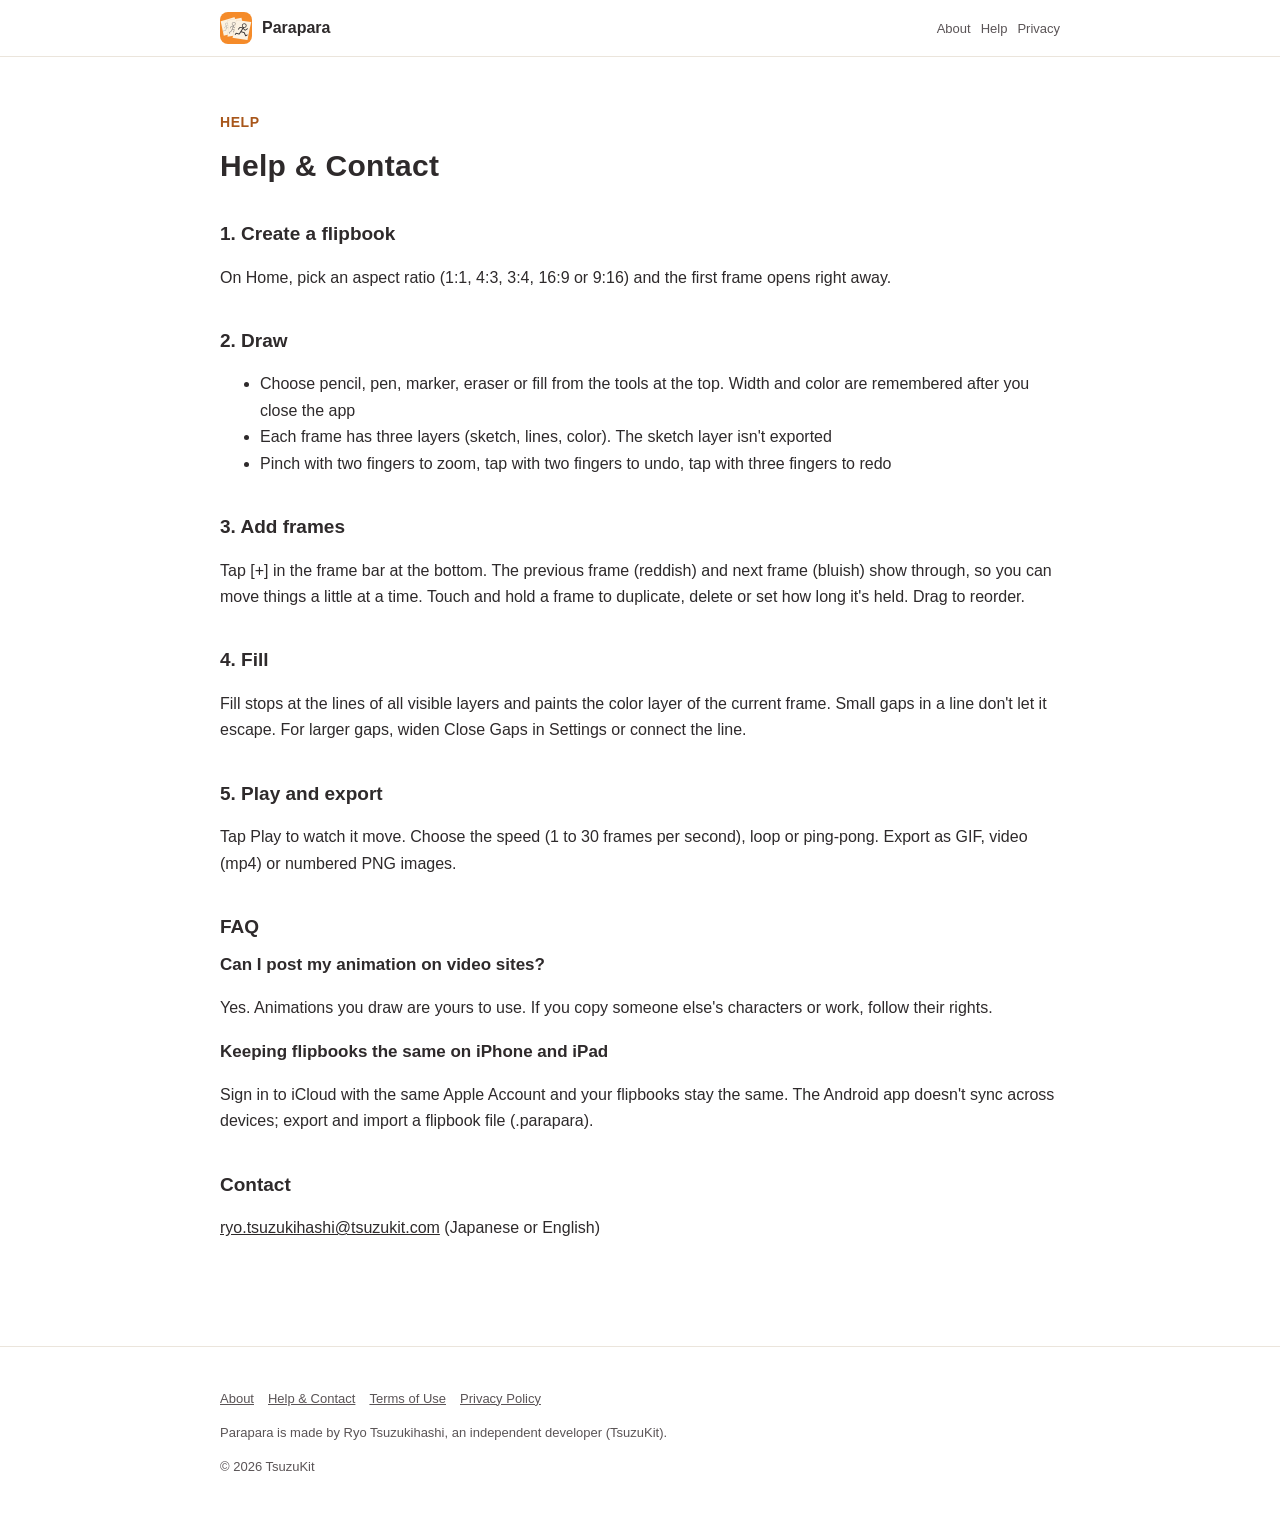
==== support.html @ f7612cad "ぱらぱらちょうのサイト（紹介・使い方・プライバシー・規約の日英）" ====
<!DOCTYPE html>
<html lang="ja" data-title-ja="使い方とお問い合わせ - ぱらぱらちょう" data-title-en="Help &amp; Contact - Parapara">
<head>
<meta charset="UTF-8">
<meta name="viewport" content="width=device-width, initial-scale=1">
<script>(function(){var l=navigator.languages&&navigator.languages.length?navigator.languages:[navigator.language||"ja"],p="en";for(var i=0;i<l.length;i++){var c=String(l[i]).toLowerCase();if(c.indexOf("ja")===0){p="ja";break}if(c.indexOf("en")===0){p="en";break}}var d=document.documentElement;d.lang=p;var t=d.getAttribute("data-title-"+p);if(t){document.title=t}})();</script>
<title>使い方とお問い合わせ - ぱらぱらちょう</title>
<meta name="description" content="ぱらぱらちょうの使い方（描く・コマ・前のコマを透かす・塗りつぶし・再生・書き出し）とよくあるご質問、お問い合わせ。 / How to use Parapara (drawing, frames, onion skin, fill, playback, export), FAQ and contact.">
<meta property="og:title" content="使い方とお問い合わせ - ぱらぱらちょう">
<meta property="og:description" content="ぱらぱらちょうの使い方（描く・コマ・前のコマを透かす・塗りつぶし・再生・書き出し）とよくあるご質問、お問い合わせ。">
<meta property="og:type" content="website">
<meta property="og:url" content="https://parapara.tsuzukit.com/support.html">
<meta property="og:image" content="https://parapara.tsuzukit.com/assets/og.jpg">
<link rel="icon" href="assets/icon.png">
<link rel="apple-touch-icon" href="assets/icon.png">
<link rel="stylesheet" href="style.css">
</head>
<body>
<div data-l="ja" lang="ja">
<header class="site"><div class="wrap">
<a class="brand" href="./"><img src="assets/icon.png" alt="" width="32" height="32">ぱらぱらちょう</a>
<nav class="site"><a href="./">紹介</a><a href="support.html">使い方</a><a href="privacy.html">プライバシー</a></nav>
</div></header>
<main class="wrap">
<article class="doc">
<p class="eyebrow">HELP</p>
<h1>使い方とお問い合わせ</h1>
<h2>1. 作品を作る</h2>
<p>ホームで縦横の比（1:1・4:3・3:4・16:9・9:16）を選ぶと、すぐ1コマ目のキャンバスが開きます。</p>
<h2>2. 描く</h2>
<ul>
<li>上の道具から、えんぴつ・ペン・マーカー・消しゴム・塗りつぶしを選びます。太さと色はアプリを閉じても覚えています</li>
<li>レイヤーは1コマに3枚（下書き・線・塗り）。下書きは書き出しに入りません</li>
<li>2本指でつまむと拡大、2本指で押すと元に戻す、3本指で押すとやり直しです</li>
</ul>
<h2>3. コマを足す</h2>
<p>下のコマの帯の［＋］でコマを足します。前のコマ（赤み）と次のコマ（青み）が薄く透けるので、少しずつ動かして描けます。コマを長押しすると、複製・消す・長さ（何コマ分見せるか）が選べます。ドラッグで並べかえられます。</p>
<h2>4. 塗りつぶし</h2>
<p>塗りつぶしは、見えている全部のレイヤーの線を境に、今のコマの塗りのレイヤーに塗ります。線に小さなすき間があってもはみ出しません。すき間が大きいときは、設定の［すき間を閉じる］の幅を広げるか、線をつないでください。</p>
<h2>5. 再生と書き出し</h2>
<p>［再生］で動きを見ます。速さ（1〜30 コマ／秒）・くり返し・往復を選べます。書き出しは GIF・動画（mp4）・連番の画像（PNG）です。</p>
<h2>よくあるご質問</h2>
<h3>作ったアニメを動画のサイトに載せてもいいですか</h3>
<p>はい。自分で描いたアニメは自由に使えます。他人のキャラクターや作品をまねて描いたものは、その権利の決まりに従ってください。</p>
<h3>iPhone と iPad で作品をそろえたい</h3>
<p>同じ Apple アカウントで iCloud に入っていれば、作品がそろいます。Android 版は端末をまたいだ同期をしないので、作品のファイル（.parapara）で書き出して読みこんでください。</p>
<h2>お問い合わせ</h2>
<p><a href="mailto:ryo.tsuzukihashi@tsuzukit.com">ryo.tsuzukihashi@tsuzukit.com</a>（日本語・英語）</p>
</article>
</main>
<footer class="site"><div class="wrap">
<p><a href="./">紹介</a><a href="support.html">使い方とお問い合わせ</a><a href="terms.html">利用規約</a><a href="privacy.html">プライバシーポリシー</a></p>
<p>ぱらぱらちょうは、個人開発者の續橋涼（TsuzuKit）が作っているアプリです。</p>
<p>© 2026 TsuzuKit</p>
</div></footer>
</div>
<div data-l="en" lang="en">
<header class="site"><div class="wrap">
<a class="brand" href="./"><img src="assets/icon.png" alt="" width="32" height="32">Parapara</a>
<nav class="site"><a href="./">About</a><a href="support.html">Help</a><a href="privacy.html">Privacy</a></nav>
</div></header>
<main class="wrap">
<article class="doc">
<p class="eyebrow">HELP</p>
<h1>Help &amp; Contact</h1>
<h2>1. Create a flipbook</h2>
<p>On Home, pick an aspect ratio (1:1, 4:3, 3:4, 16:9 or 9:16) and the first frame opens right away.</p>
<h2>2. Draw</h2>
<ul>
<li>Choose pencil, pen, marker, eraser or fill from the tools at the top. Width and color are remembered after you close the app</li>
<li>Each frame has three layers (sketch, lines, color). The sketch layer isn't exported</li>
<li>Pinch with two fingers to zoom, tap with two fingers to undo, tap with three fingers to redo</li>
</ul>
<h2>3. Add frames</h2>
<p>Tap [+] in the frame bar at the bottom. The previous frame (reddish) and next frame (bluish) show through, so you can move things a little at a time. Touch and hold a frame to duplicate, delete or set how long it's held. Drag to reorder.</p>
<h2>4. Fill</h2>
<p>Fill stops at the lines of all visible layers and paints the color layer of the current frame. Small gaps in a line don't let it escape. For larger gaps, widen Close Gaps in Settings or connect the line.</p>
<h2>5. Play and export</h2>
<p>Tap Play to watch it move. Choose the speed (1 to 30 frames per second), loop or ping-pong. Export as GIF, video (mp4) or numbered PNG images.</p>
<h2>FAQ</h2>
<h3>Can I post my animation on video sites?</h3>
<p>Yes. Animations you draw are yours to use. If you copy someone else's characters or work, follow their rights.</p>
<h3>Keeping flipbooks the same on iPhone and iPad</h3>
<p>Sign in to iCloud with the same Apple Account and your flipbooks stay the same. The Android app doesn't sync across devices; export and import a flipbook file (.parapara).</p>
<h2>Contact</h2>
<p><a href="mailto:ryo.tsuzukihashi@tsuzukit.com">ryo.tsuzukihashi@tsuzukit.com</a> (Japanese or English)</p>
</article>
</main>
<footer class="site"><div class="wrap">
<p><a href="./">About</a><a href="support.html">Help & Contact</a><a href="terms.html">Terms of Use</a><a href="privacy.html">Privacy Policy</a></p>
<p>Parapara is made by Ryo Tsuzukihashi, an independent developer (TsuzuKit).</p>
<p>© 2026 TsuzuKit</p>
</div></footer>
</div>
</body>
</html>
---- style.css ----
/* ぱらぱらちょう — 白い地・墨の文字・濃いみかん色の差し色（白の上で 4.5:1 以上） */
:root {
  --paper: #ffffff; --card: #fdf9f1; --ink: #2e2a2b; --sub: #5a5456; --line: #ebe5dc;
  --vermilion: #a8561a; --vermilion-soft: #fbeedf; --navy: #2e2a2b; --correct: #3f7d4a;
}
@media (prefers-color-scheme: dark) {
  :root { --paper: #171514; --card: #211e1c; --ink: #f3efe9; --sub: #bdb5ac; --line: #302c28;
    --vermilion: #f6b06e; --vermilion-soft: #2c231b; --navy: #9fd3a8; --correct: #9fd3a8; }
}
* { box-sizing: border-box; }
html { -webkit-text-size-adjust: 100%; }
body { margin: 0; background: var(--paper); color: var(--ink); line-height: 1.8;
  font-family: -apple-system, BlinkMacSystemFont, "Hiragino Sans", "Hiragino Kaku Gothic ProN", "Noto Sans JP", sans-serif; }
a { color: var(--navy); }
.wrap { max-width: 880px; margin: 0 auto; padding: 0 20px; }
header.site { border-bottom: 1px solid var(--line); background: var(--paper); position: sticky; top: 0; z-index: 5; }
header.site .wrap { display: flex; align-items: center; gap: 16px; min-height: 56px; }
.brand { display: flex; align-items: center; gap: 10px; font-weight: 800; text-decoration: none; color: var(--ink); margin-right: auto; }
.brand img { width: 32px; height: 32px; border-radius: 8px; }
nav.site a { font-size: 14px; text-decoration: none; color: var(--sub); margin-left: 14px; white-space: nowrap; }
nav.site a:hover { color: var(--ink); }
.hero { padding: 56px 0 40px; display: grid; gap: 32px; align-items: center; }
@media (min-width: 760px) { .hero { grid-template-columns: 1.1fr 0.9fr; } }
.eyebrow { color: var(--vermilion); font-weight: 700; font-size: 14px; letter-spacing: 0.04em; }
h1 { font-size: clamp(30px, 6vw, 46px); line-height: 1.35; margin: 8px 0 16px; letter-spacing: 0.01em; }
h2 { font-size: 24px; margin: 56px 0 16px; line-height: 1.5; }
h3 { font-size: 17px; margin: 0 0 6px; }
.lead { font-size: 17px; color: var(--sub); }
.cta { display: inline-block; margin-top: 20px; background: var(--vermilion); color: #ffffff; font-weight: 700; text-decoration: none;
  padding: 14px 26px; border-radius: 16px; }
.note { font-size: 13px; color: var(--sub); }
.hero img { width: 100%; max-width: 320px; height: auto; justify-self: center; }
.grid { display: grid; gap: 14px; }
@media (min-width: 700px) { .grid.two { grid-template-columns: 1fr 1fr; } .grid.three { grid-template-columns: repeat(3, 1fr); } }
.card { background: var(--card); border: 1px solid var(--line); border-radius: 18px; padding: 20px; }
.card.em { background: var(--vermilion-soft); border-color: transparent; }
.steps { counter-reset: step; }
.steps .card { position: relative; padding-left: 62px; }
.steps .card::before { counter-increment: step; content: counter(step); position: absolute; left: 18px; top: 18px; width: 32px; height: 32px;
  border-radius: 50%; border: 2.5px solid var(--vermilion); color: var(--vermilion); font-weight: 800; display: grid; place-items: center; }
table { width: 100%; border-collapse: collapse; background: var(--card); border: 1px solid var(--line); border-radius: 14px; overflow: hidden; }
th, td { text-align: left; padding: 12px 14px; border-bottom: 1px solid var(--line); vertical-align: top; font-size: 15px; }
th { width: 34%; color: var(--sub); font-weight: 600; }
tr:last-child th, tr:last-child td { border-bottom: none; }
.doc { padding: 40px 0 24px; }
.doc h1 { font-size: 30px; }
.doc h2 { font-size: 19px; margin: 36px 0 10px; }
.doc .meta { color: var(--sub); font-size: 14px; }
.doc .summary { background: var(--vermilion-soft); border-radius: 16px; padding: 18px 20px; margin: 20px 0; }
details { background: var(--card); border: 1px solid var(--line); border-radius: 14px; padding: 14px 18px; }
details + details { margin-top: 10px; }
summary { font-weight: 700; cursor: pointer; }
footer.site { border-top: 1px solid var(--line); margin-top: 64px; padding: 28px 0 48px; color: var(--sub); font-size: 13px; }
footer.site a { color: var(--sub); margin-right: 14px; }
.qid { font-family: ui-monospace, SFMono-Regular, Menlo, monospace; background: var(--card); border: 1px solid var(--line);
  border-radius: 8px; padding: 2px 8px; }
/* 端末の言語に合うほうだけ見せる（build.py が両方を1ページに入れる） */
html[lang="ja"] [data-l="en"], html[lang="en"] [data-l="ja"] { display: none; }
[lang="en"] { line-height: 1.65; }
[lang="en"] h1 { line-height: 1.2; }
[lang="en"] nav.site a { font-size: 13px; margin-left: 10px; }
@media (max-width: 480px) { nav.site a { font-size: 12px; margin-left: 8px; } header.site .wrap { gap: 4px; } .brand { gap: 7px; font-size: 15px; } }
.brand { white-space: nowrap; flex-shrink: 0; }
/* 幅の狭い画面では、上の帯の「紹介」を出さない（左のアプリ名が同じ行き先） */
@media (max-width: 480px) { nav.site a:first-child { display: none; } }
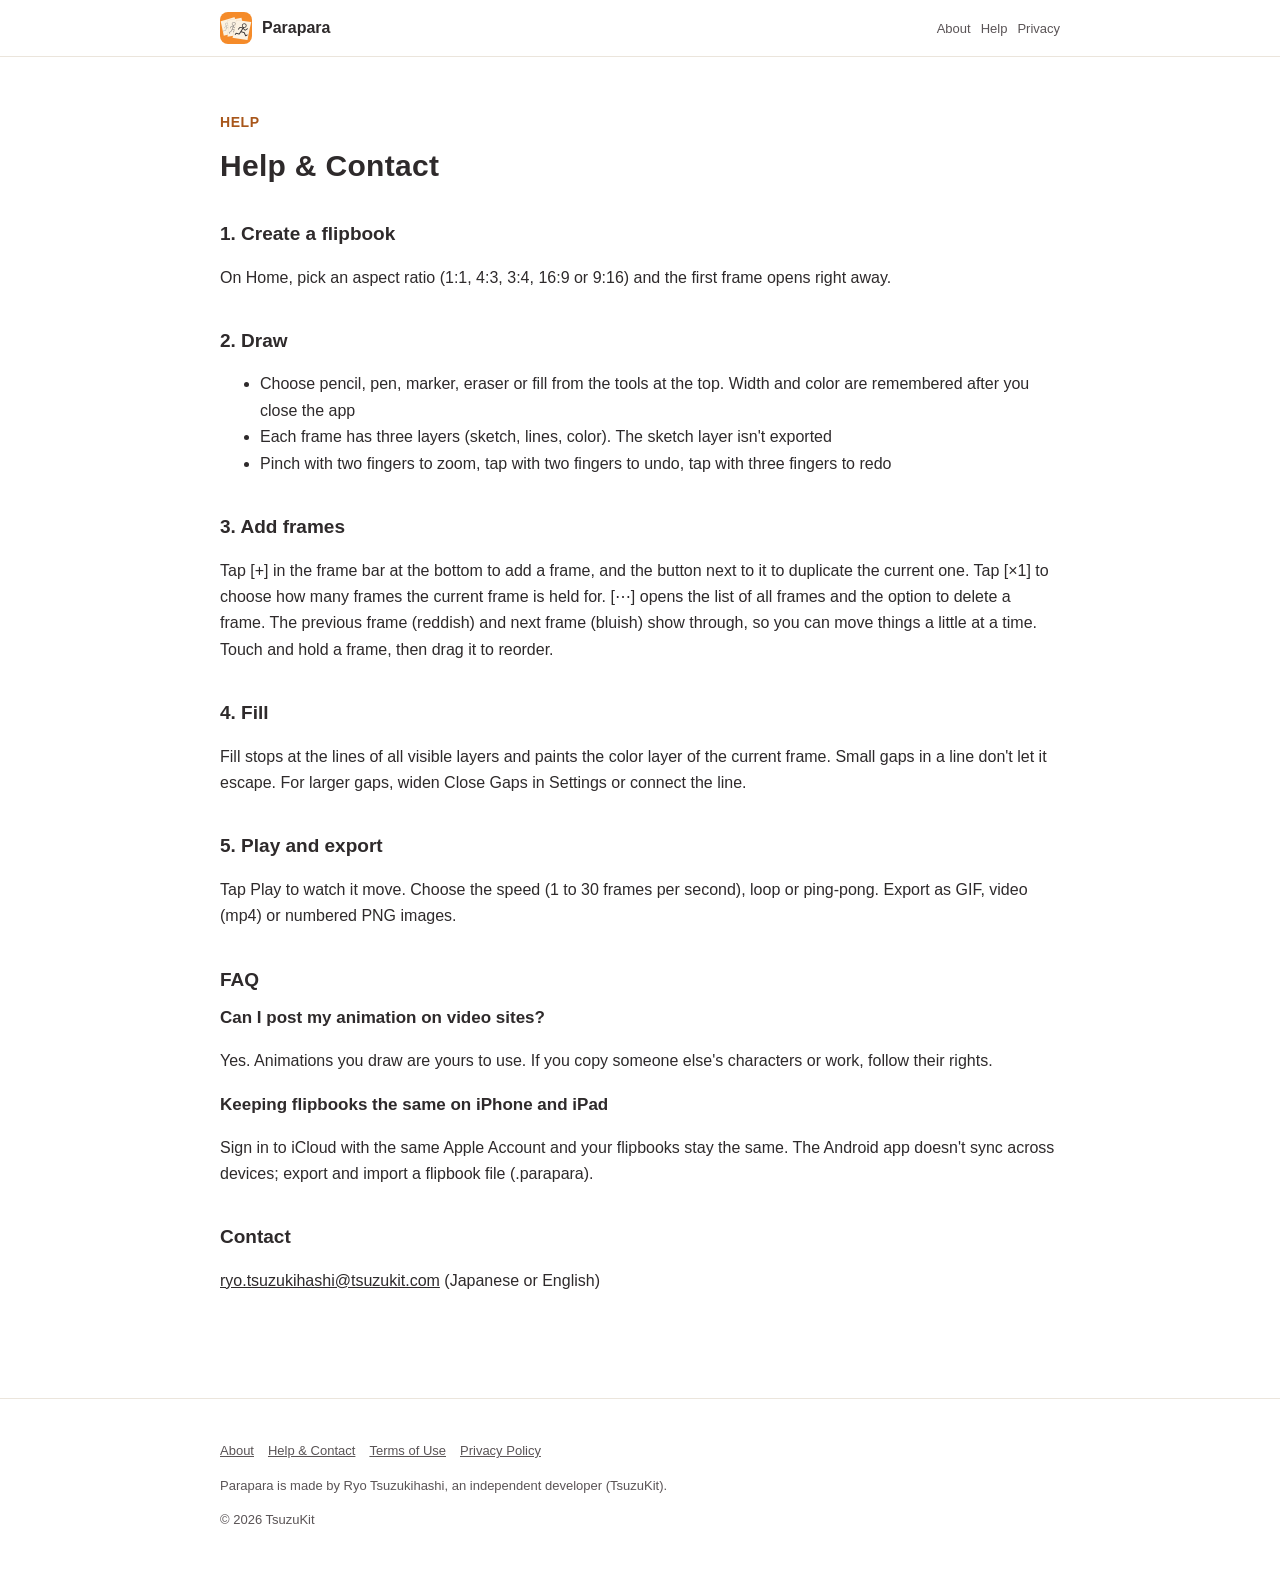
==== commit 54a1bbd2: "使い方の3番目（コマの帯のボタンと並べかえ）をアプリの操作に合わせた" ====
--- a/support.html
+++ b/support.html
@@ -34,7 +34,7 @@
 <li>2本指でつまむと拡大、2本指で押すと元に戻す、3本指で押すとやり直しです</li>
 </ul>
 <h2>3. コマを足す</h2>
-<p>下のコマの帯の［＋］でコマを足します。前のコマ（赤み）と次のコマ（青み）が薄く透けるので、少しずつ動かして描けます。コマを長押しすると、複製・消す・長さ（何コマ分見せるか）が選べます。ドラッグで並べかえられます。</p>
+<p>下のコマの帯の［＋］でコマを足し、となりのボタンで今のコマを複製します。［×1］では、そのコマを何コマ分見せるか（長さ）を選べます。［…］からはコマの一覧と、コマを消す操作が開きます。前のコマ（赤み）と次のコマ（青み）が薄く透けるので、少しずつ動かして描けます。コマを長く押して動かすと、並べかえられます。</p>
 <h2>4. 塗りつぶし</h2>
 <p>塗りつぶしは、見えている全部のレイヤーの線を境に、今のコマの塗りのレイヤーに塗ります。線に小さなすき間があってもはみ出しません。すき間が大きいときは、設定の［すき間を閉じる］の幅を広げるか、線をつないでください。</p>
 <h2>5. 再生と書き出し</h2>
@@ -72,7 +72,7 @@
 <li>Pinch with two fingers to zoom, tap with two fingers to undo, tap with three fingers to redo</li>
 </ul>
 <h2>3. Add frames</h2>
-<p>Tap [+] in the frame bar at the bottom. The previous frame (reddish) and next frame (bluish) show through, so you can move things a little at a time. Touch and hold a frame to duplicate, delete or set how long it's held. Drag to reorder.</p>
+<p>Tap [+] in the frame bar at the bottom to add a frame, and the button next to it to duplicate the current one. Tap [×1] to choose how many frames the current frame is held for. [⋯] opens the list of all frames and the option to delete a frame. The previous frame (reddish) and next frame (bluish) show through, so you can move things a little at a time. Touch and hold a frame, then drag it to reorder.</p>
 <h2>4. Fill</h2>
 <p>Fill stops at the lines of all visible layers and paints the color layer of the current frame. Small gaps in a line don't let it escape. For larger gaps, widen Close Gaps in Settings or connect the line.</p>
 <h2>5. Play and export</h2>
